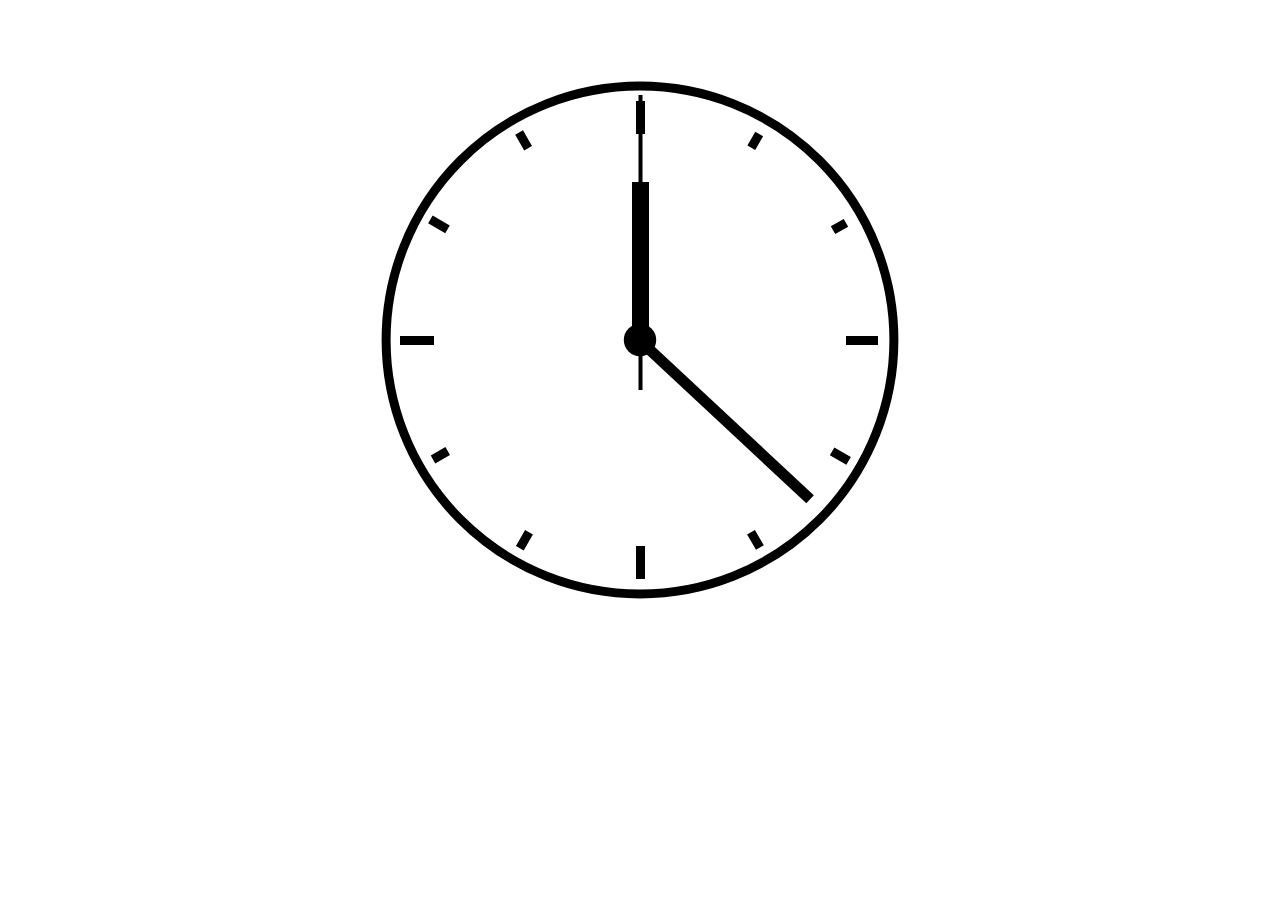
==== dynamic clock/index.html @ 690029bc "Add files via upload" ====
<!DOCTYPE html>
<html lang="en-US">

<head>
    <meta charset="UTF-8">
    <meta name="viewport" content="width=device-width, initial-scale=1">
    <title>A Digital Analog Clock</title>
    <link rel="stylesheet" href="style.css" type="text/css" media="all">
    <script src="script.js" defer></script>
</head>

<body>
    <main class="main">
        <div class="clockbox">
            <svg id="clock" xmlns="http://www.w3.org/2000/svg" width="600" height="600" viewBox="0 0 600 600">
            <g id="face">
                <circle class="circle" cx="300" cy="300" r="253.9"/>
                <path class="hour-marks" d="M300.5 94V61M506 300.5h32M300.5 506v33M94 300.5H60M411.3 107.8l7.9-13.8M493 190.2l13-7.4M492.1 411.4l16.5 9.5M411 492.3l8.9 15.3M189 492.3l-9.2 15.9M107.7 411L93 419.5M107.5 189.3l-17.1-9.9M188.1 108.2l-9-15.6"/>
                <circle class="mid-circle" cx="300" cy="300" r="16.2"/>
            </g>
            <g id="hour">
                <path class="hour-arm" d="M300.5 298V142"/>
                <circle class="sizing-box" cx="300" cy="300" r="253.9"/>
            </g>
            <g id="minute">
                <path class="minute-arm" d="M300.5 298V67"/>
                <circle class="sizing-box" cx="300" cy="300" r="253.9"/>
            </g>
            <g id="second">
                <path class="second-arm" d="M300.5 350V55"/>
                <circle class="sizing-box" cx="300" cy="300" r="253.9"/>
            </g>
        </svg>
        </div>
        <!-- .clockbox -->
    </main>

</body>

</html>
---- dynamic clock/style.css ----
/* Layout */
.main {
    display: flex;
    padding: 2em;
    height: 90vh;
    justify-content: center;
    align-items: middle;
}

.clockbox,
#clock {
    width: 100%;
}

/* Clock styles */
.circle {
    fill: none;
    stroke: #000;
    stroke-width: 9;
    stroke-miterlimit: 10;
}

.mid-circle {
    fill: #000;
}
.hour-marks {
    fill: none;
    stroke: #000;
    stroke-width: 9;
    stroke-miterlimit: 10;
}

.hour-arm {
    fill: none;
    stroke: #000;
    stroke-width: 17;
    stroke-miterlimit: 10;
}

.minute-arm {
    fill: none;
    stroke: #000;
    stroke-width: 11;
    stroke-miterlimit: 10;
}

.second-arm {
    fill: none;
    stroke: #000;
    stroke-width: 4;
    stroke-miterlimit: 10;
}

/* Transparent box ensuring arms center properly. */
.sizing-box {
    fill: none;
}

/* Make all arms rotate around the same center point. */
/* Optional: Use transition for animation. */#hour,
#minute,
#second {
    transform-origin: 300px 300px;
    transition: transform .5s ease-in-out;
}

#minute{
transform: rotate(133deg);
    
}
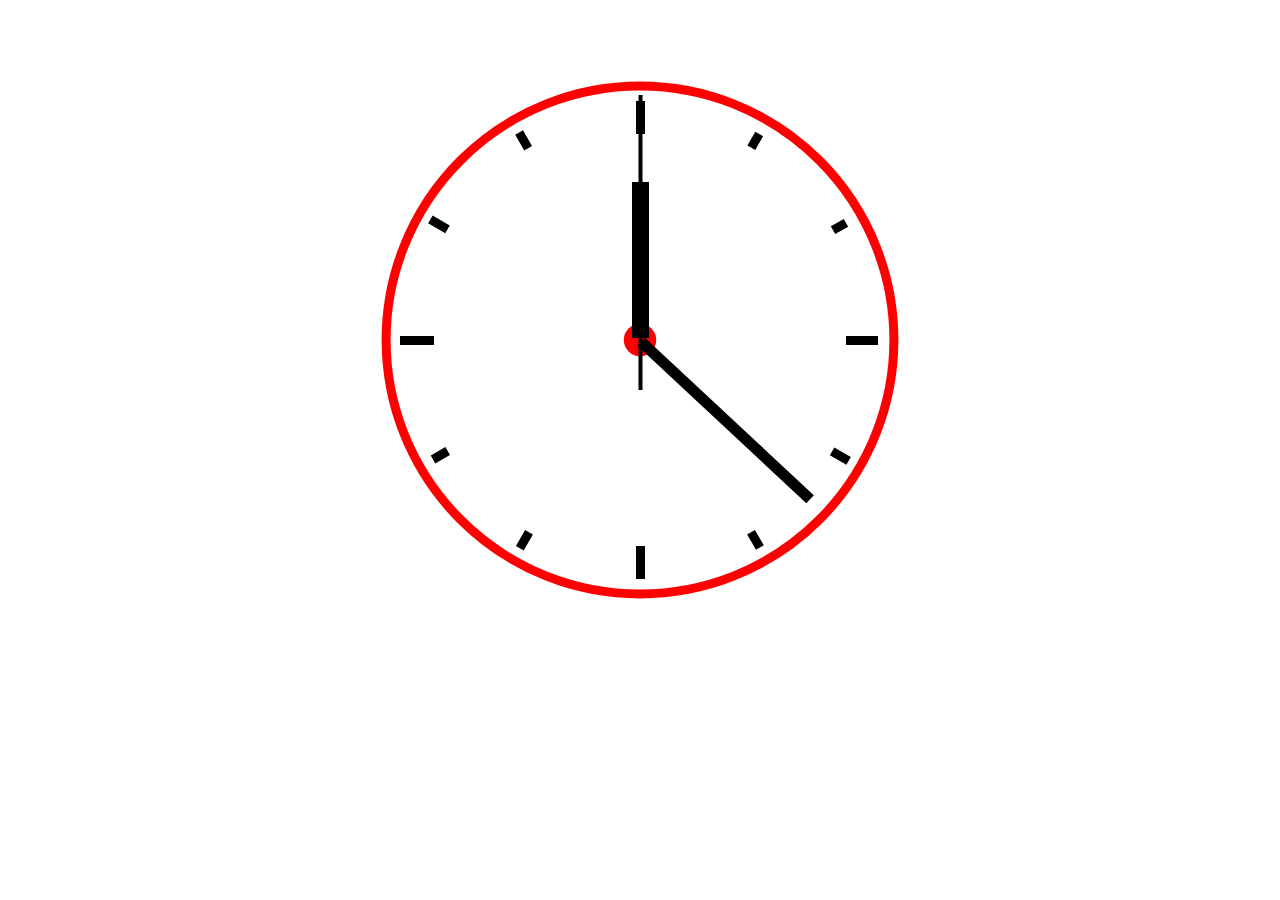
==== commit b92f09eb: "fgh" ====
--- a/dynamic clock/style.css
+++ b/dynamic clock/style.css
@@ -15,13 +15,13 @@
 /* Clock styles */
 .circle {
     fill: none;
-    stroke: #000;
+    stroke: #ff0000;
     stroke-width: 9;
     stroke-miterlimit: 10;
 }
 
 .mid-circle {
-    fill: #000;
+    fill: #ff0000;
 }
 .hour-marks {
     fill: none;
